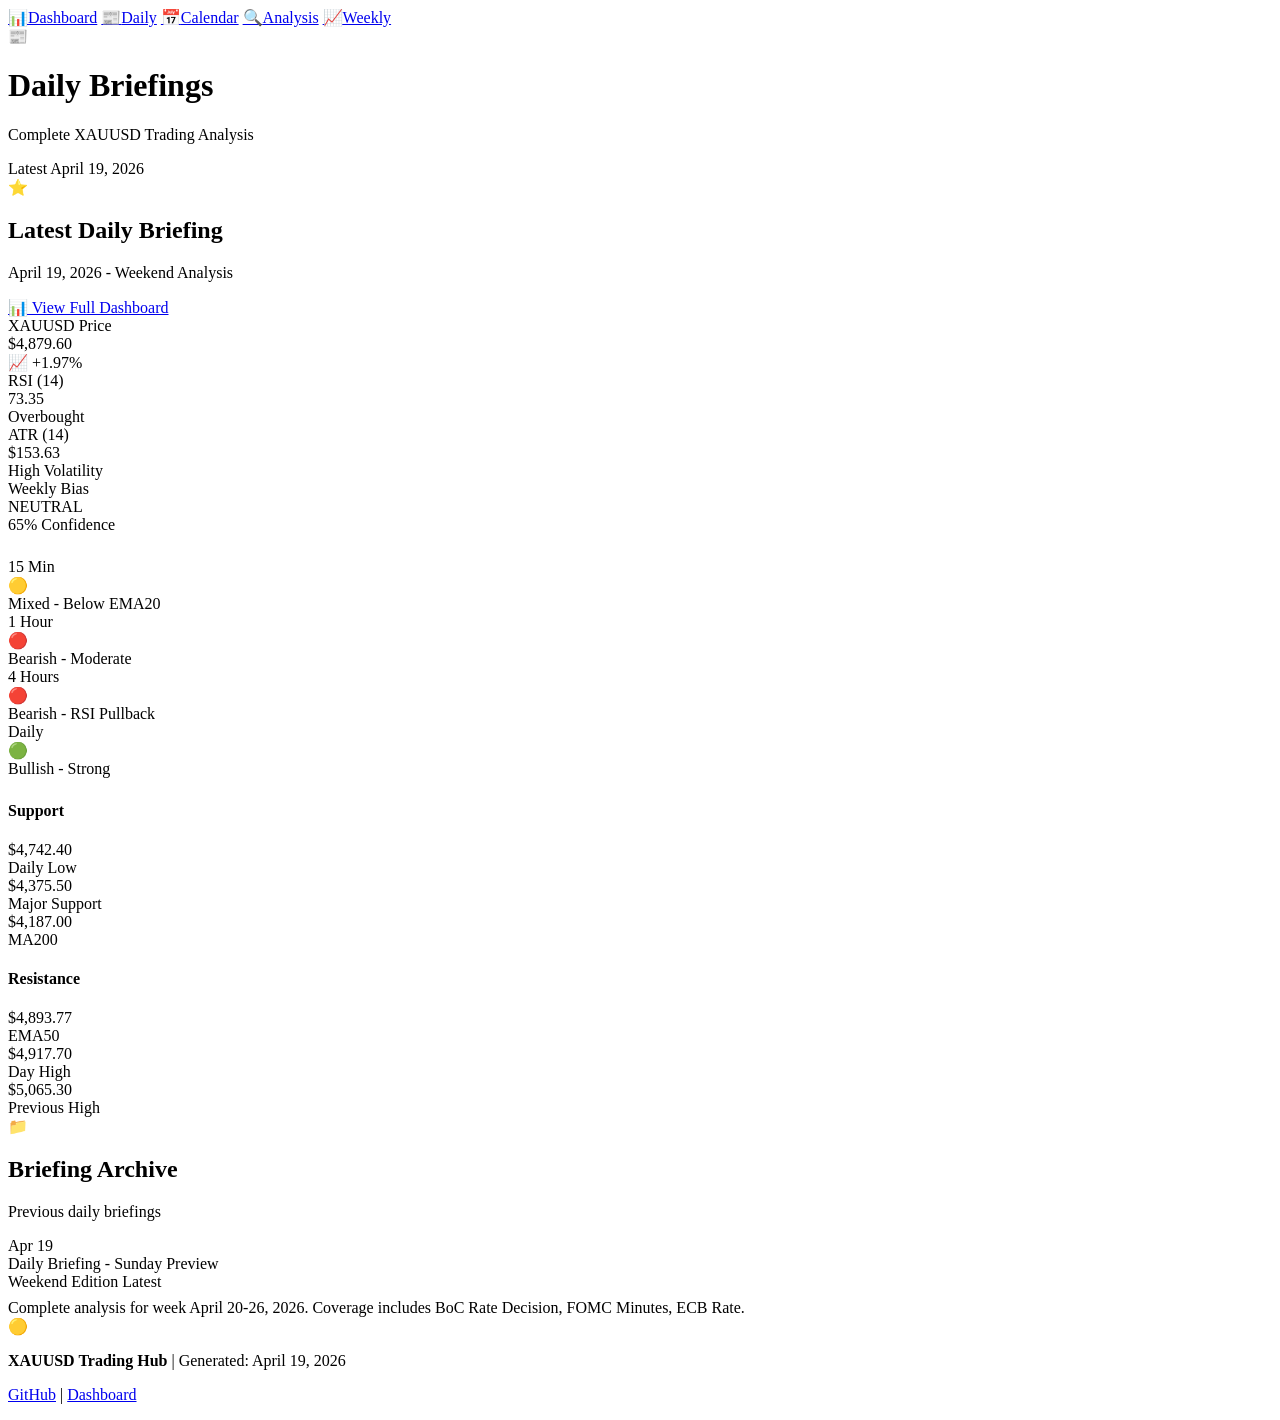
==== daily-briefings.html @ 95d80440 "🎨 Unified web UI - daily-briefings.html" ====
<!DOCTYPE html>
<html lang="th">
<head>
    <meta charset="UTF-8">
    <meta name="viewport" content="width=device-width, initial-scale=1.0">
    <title>📰 Daily Briefings - XAUUSD Trading Hub</title>
    <link href="https://fonts.googleapis.com/css2?family=Prompt:wght@400;500;600;700&family=JetBrains+Mono:wght@400;500&display=swap" rel="stylesheet">
    <link href="assets/css/style.css" rel="stylesheet">
</head>
<body>
    <div class="container">
        <!-- Navigation -->
        <nav class="nav">
            <a href="index.html"><span class="icon">📊</span><span class="text">Dashboard</span></a>
            <a href="daily-briefings.html" class="active"><span class="icon">📰</span><span class="text">Daily</span></a>
            <a href="economic-calendar.html"><span class="icon">📅</span><span class="text">Calendar</span></a>
            <a href="gold-analysis.html"><span class="icon">🔍</span><span class="text">Analysis</span></a>
            <a href="weekly-reports.html"><span class="icon">📈</span><span class="text">Weekly</span></a>
        </nav>

        <!-- Header -->
        <header class="header">
            <div class="header-top">
                <div class="logo">
                    <div class="logo-icon">📰</div>
                    <div class="logo-text">
                        <h1>Daily Briefings</h1>
                        <p>Complete XAUUSD Trading Analysis</p>
                    </div>
                </div>
                <div class="header-badge">
                    <span class="badge badge-gold">
                        <span class="status-dot gold"></span>
                        Latest
                    </span>
                    <span class="badge badge-neutral">
                        April 19, 2026
                    </span>
                </div>
            </div>
        </header>

        <!-- Latest Briefing Preview -->
        <section class="section" style="border-color: rgba(255, 215, 0, 0.3);">
            <div class="section-header">
                <div class="section-icon">⭐</div>
                <div>
                    <h2 class="section-title">Latest Daily Briefing</h2>
                    <p class="section-subtitle">April 19, 2026 - Weekend Analysis</p>
                </div>
                <a href="index.html" class="btn btn-primary" style="margin-left: auto;">
                    📊 View Full Dashboard
                </a>
            </div>

            <!-- Quick Summary -->
            <div class="grid grid-4" style="margin-bottom: 24px;">
                <div class="price-card gold">
                    <div class="price-label">XAUUSD Price</div>
                    <div class="price-value">$4,879.60</div>
                    <div class="price-change up">📈 +1.97%</div>
                </div>
                <div class="price-card">
                    <div class="price-label">RSI (14)</div>
                    <div class="price-value" style="color: var(--bearish);">73.35</div>
                    <div class="price-meta"><span>Overbought</span></div>
                </div>
                <div class="price-card">
                    <div class="price-label">ATR (14)</div>
                    <div class="price-value" style="color: var(--neutral);">$153.63</div>
                    <div class="price-meta"><span>High Volatility</span></div>
                </div>
                <div class="price-card">
                    <div class="price-label">Weekly Bias</div>
                    <div class="price-value" style="color: var(--neutral);">NEUTRAL</div>
                    <div class="price-meta"><span>65% Confidence</span></div>
                </div>
            </div>

            <!-- Trend Summary -->
            <div class="card-grid" style="margin-bottom: 24px;">
                <div class="card bearish">
                    <div class="card-label">15 Min</div>
                    <div class="card-value bear">🟡</div>
                    <div class="card-sub">Mixed - Below EMA20</div>
                </div>
                <div class="card bearish">
                    <div class="card-label">1 Hour</div>
                    <div class="card-value bear">🔴</div>
                    <div class="card-sub">Bearish - Moderate</div>
                </div>
                <div class="card bearish">
                    <div class="card-label">4 Hours</div>
                    <div class="card-value bear">🔴</div>
                    <div class="card-sub">Bearish - RSI Pullback</div>
                </div>
                <div class="card bullish">
                    <div class="card-label">Daily</div>
                    <div class="card-value bull">🟢</div>
                    <div class="card-sub">Bullish - Strong</div>
                </div>
            </div>

            <!-- Key Levels -->
            <div class="levels-grid">
                <div class="levels-column support">
                    <h4><span class="dot"></span> Support</h4>
                    <div class="level-item">
                        <div><div class="level-price">$4,742.40</div><div class="level-type">Daily Low</div></div>
                    </div>
                    <div class="level-item">
                        <div><div class="level-price">$4,375.50</div><div class="level-type">Major Support</div></div>
                    </div>
                    <div class="level-item">
                        <div><div class="level-price">$4,187.00</div><div class="level-type">MA200</div></div>
                    </div>
                </div>
                <div class="levels-column resistance">
                    <h4><span class="dot"></span> Resistance</h4>
                    <div class="level-item">
                        <div><div class="level-price">$4,893.77</div><div class="level-type">EMA50</div></div>
                    </div>
                    <div class="level-item">
                        <div><div class="level-price">$4,917.70</div><div class="level-type">Day High</div></div>
                    </div>
                    <div class="level-item">
                        <div><div class="level-price">$5,065.30</div><div class="level-type">Previous High</div></div>
                    </div>
                </div>
            </div>
        </section>

        <!-- Briefing Archive -->
        <section class="section">
            <div class="section-header">
                <div class="section-icon">📁</div>
                <div>
                    <h2 class="section-title">Briefing Archive</h2>
                    <p class="section-subtitle">Previous daily briefings</p>
                </div>
            </div>

            <div class="event-list">
                <div class="event-item high">
                    <div class="event-time">Apr 19</div>
                    <div class="event-content">
                        <div class="event-name">Daily Briefing - Sunday Preview</div>
                        <div class="event-meta">
                            <span>Weekend Edition</span>
                            <span class="tag tag-gold">Latest</span>
                        </div>
                        <div class="scenario-content" style="margin-top: 8px;">
                            Complete analysis for week April 20-26, 2026. Coverage includes BoC Rate Decision, FOMC Minutes, ECB Rate.
                        </div>
                    </div>
                </div>
            </div>
        </section>

        <!-- Footer -->
        <footer class="footer">
            <div class="footer-logo">🟡</div>
            <p class="footer-text">
                <strong>XAUUSD Trading Hub</strong> | Generated: April 19, 2026
            </p>
            <p class="footer-text" style="margin-top: 8px;">
                <a href="https://github.com/BassSG/xauusd-trading-hub" target="_blank">GitHub</a> | 
                <a href="https://BassSG.github.io/xauusd-trading-hub/" target="_blank">Dashboard</a>
            </p>
        </footer>
    </div>
</body>
</html>
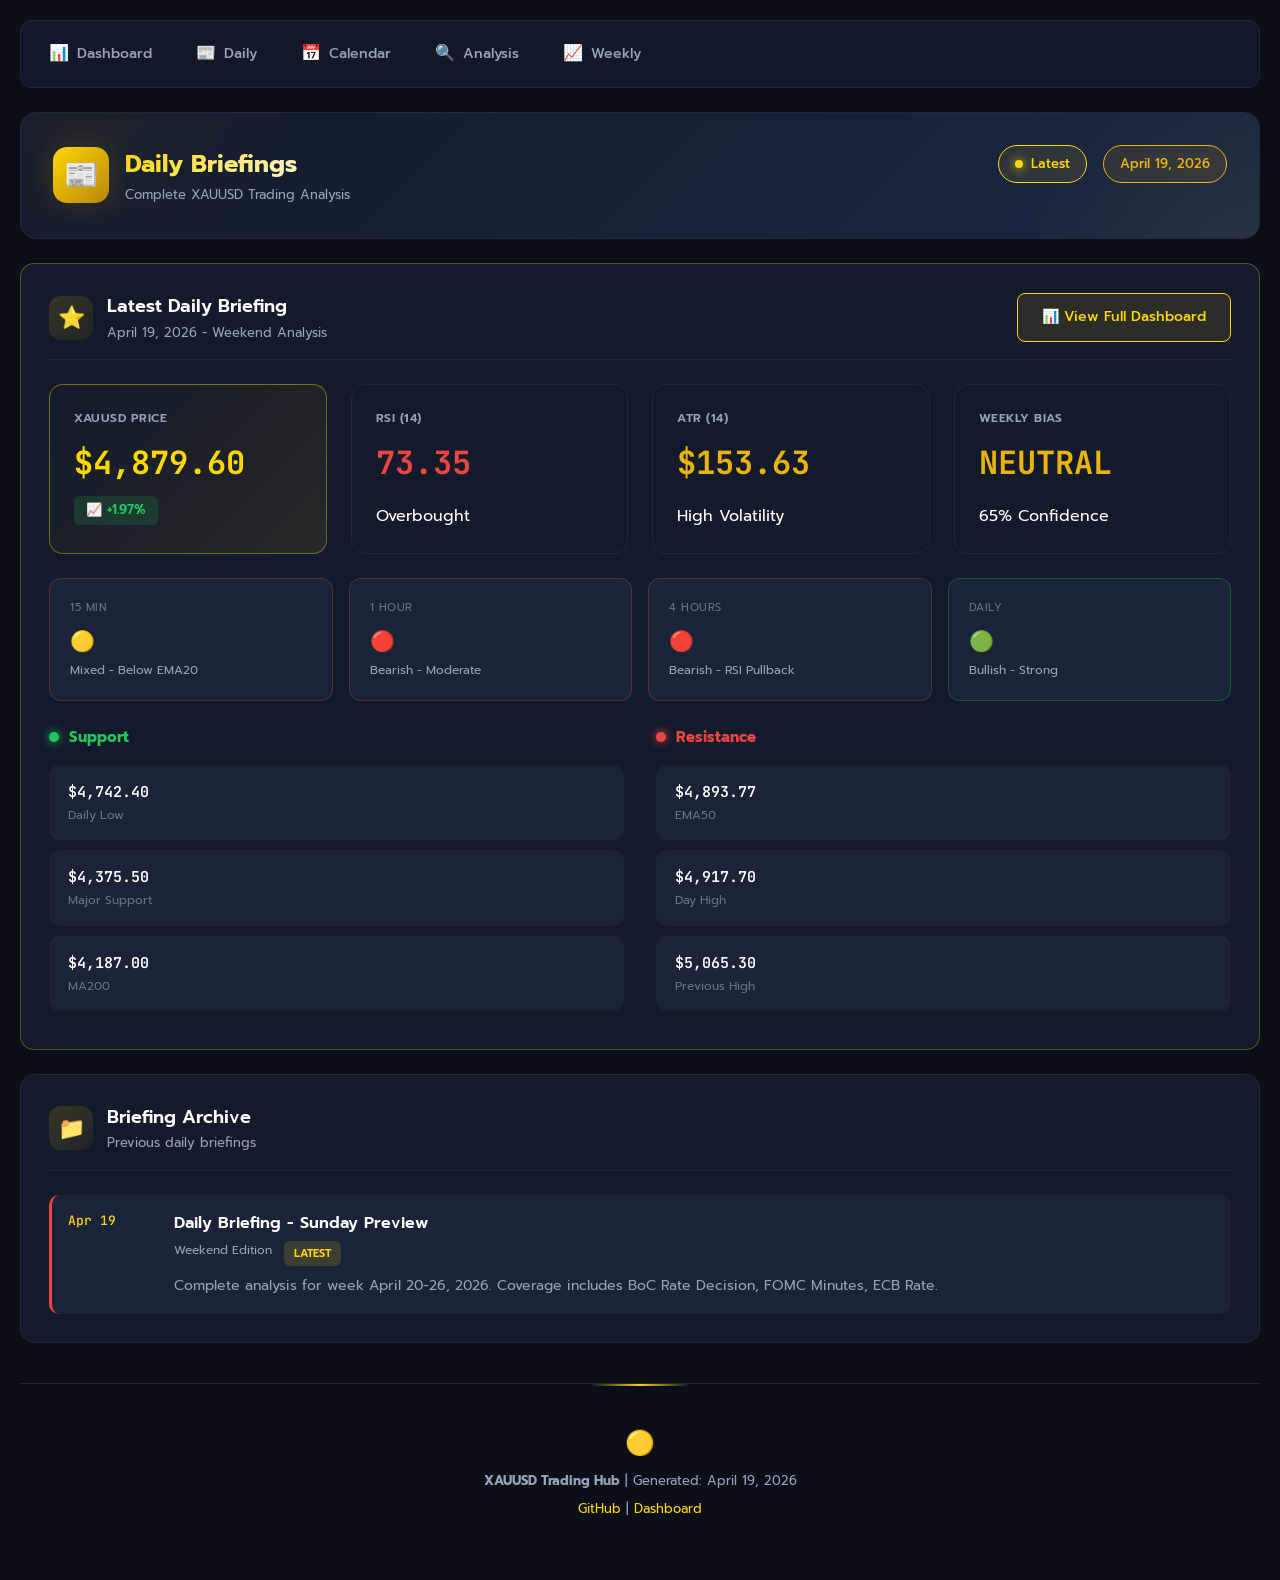
==== commit bd132a1d: "feat: Frontend Enhancement - Animations, Interactive Elements & Reusable Components - Enhanced CSS w" ====
--- a/daily-briefings.html
+++ b/daily-briefings.html
@@ -6,6 +6,8 @@
     <title>📰 Daily Briefings - XAUUSD Trading Hub</title>
     <link href="https://fonts.googleapis.com/css2?family=Prompt:wght@400;500;600;700&family=JetBrains+Mono:wght@400;500&display=swap" rel="stylesheet">
     <link href="assets/css/style.css" rel="stylesheet">
+    <script src="assets/components/ui-components.js" defer></script>
+    <script src="assets/js/main.js" defer></script>
 </head>
 <body>
     <div class="container">
--- a/assets/css/style.css
+++ b/assets/css/style.css
@@ -0,0 +1,1658 @@
+/* ================================================
+   XAUUSD Trading Hub - Master Stylesheet v2.0
+   Enhanced with animations & interactive elements
+   ================================================ */
+
+:root {
+    /* Gold Theme */
+    --gold: #FFD700;
+    --gold-dark: #B8860B;
+    --gold-light: #FFF3CD;
+    --gold-glow: rgba(255, 215, 0, 0.3);
+    
+    /* Background */
+    --bg-dark: #0a0e17;
+    --bg-card: #131a2a;
+    --bg-card-hover: #1a2338;
+    --bg-input: #0d1321;
+    
+    /* Text */
+    --text-primary: #ffffff;
+    --text-secondary: #94a3b8;
+    --text-muted: #64748b;
+    
+    /* Status */
+    --bullish: #22c55e;
+    --bearish: #ef4444;
+    --neutral: #eab308;
+    
+    /* Border */
+    --border: #1e293b;
+    --border-light: #334155;
+    
+    /* Shadows */
+    --shadow-sm: 0 1px 2px rgba(0, 0, 0, 0.3);
+    --shadow-md: 0 4px 6px rgba(0, 0, 0, 0.4);
+    --shadow-lg: 0 10px 25px rgba(0, 0, 0, 0.5);
+    --shadow-gold: 0 0 30px rgba(255, 215, 0, 0.15);
+    
+    /* Transitions */
+    --transition-fast: 0.15s ease;
+    --transition-normal: 0.3s ease;
+    --transition-slow: 0.5s ease;
+    --transition-bounce: 0.4s cubic-bezier(0.68, -0.55, 0.265, 1.55);
+}
+
+/* Reset & Base */
+* {
+    margin: 0;
+    padding: 0;
+    box-sizing: border-box;
+}
+
+html {
+    scroll-behavior: smooth;
+}
+
+body {
+    font-family: 'Prompt', -apple-system, BlinkMacSystemFont, sans-serif;
+    background: var(--bg-dark);
+    color: var(--text-primary);
+    line-height: 1.6;
+    min-height: 100vh;
+}
+
+/* Container */
+.container {
+    max-width: 1400px;
+    margin: 0 auto;
+    padding: 20px;
+}
+
+/* ================================================
+   NAVIGATION
+   ================================================ */
+.nav {
+    display: flex;
+    gap: 4px;
+    margin-bottom: 24px;
+    flex-wrap: wrap;
+    background: var(--bg-card);
+    padding: 8px;
+    border-radius: 12px;
+    border: 1px solid var(--border);
+    position: sticky;
+    top: 12px;
+    z-index: 1000;
+    backdrop-filter: blur(10px);
+    background: rgba(19, 26, 42, 0.95);
+}
+
+.nav a {
+    padding: 12px 20px;
+    border-radius: 8px;
+    color: var(--text-secondary);
+    text-decoration: none;
+    font-size: 14px;
+    font-weight: 500;
+    transition: all var(--transition-normal);
+    display: flex;
+    align-items: center;
+    gap: 8px;
+    position: relative;
+    overflow: hidden;
+}
+
+.nav a::before {
+    content: '';
+    position: absolute;
+    top: 0;
+    left: 0;
+    width: 100%;
+    height: 100%;
+    background: linear-gradient(135deg, rgba(255, 215, 0, 0.1) 0%, transparent 100%);
+    opacity: 0;
+    transition: opacity var(--transition-normal);
+}
+
+.nav a:hover::before {
+    opacity: 1;
+}
+
+.nav a:hover {
+    background: var(--bg-card-hover);
+    color: var(--text-primary);
+    transform: translateY(-2px);
+}
+
+.nav a.active {
+    background: linear-gradient(135deg, rgba(255, 215, 0, 0.2) 0%, rgba(255, 215, 0, 0.1) 100%);
+    border: 1px solid rgba(255, 215, 0, 0.3);
+    color: var(--gold);
+}
+
+.nav a .icon {
+    font-size: 16px;
+    transition: transform var(--transition-bounce);
+}
+
+.nav a:hover .icon {
+    transform: scale(1.2) rotate(5deg);
+}
+
+/* ================================================
+   HEADER
+   ================================================ */
+.header {
+    background: linear-gradient(135deg, var(--bg-card) 0%, #1a2744 100%);
+    border: 1px solid var(--border);
+    border-radius: 16px;
+    padding: 32px;
+    margin-bottom: 24px;
+    position: relative;
+    overflow: hidden;
+}
+
+.header::before {
+    content: '';
+    position: absolute;
+    top: -50%;
+    right: -20%;
+    width: 500px;
+    height: 500px;
+    background: radial-gradient(circle, rgba(255, 215, 0, 0.08) 0%, transparent 70%);
+    pointer-events: none;
+    animation: float 8s ease-in-out infinite;
+}
+
+.header::after {
+    content: '';
+    position: absolute;
+    bottom: -30%;
+    left: -10%;
+    width: 400px;
+    height: 400px;
+    background: radial-gradient(circle, rgba(255, 215, 0, 0.05) 0%, transparent 70%);
+    pointer-events: none;
+    animation: float 6s ease-in-out infinite reverse;
+}
+
+@keyframes float {
+    0%, 100% { transform: translateY(0) rotate(0deg); }
+    50% { transform: translateY(-20px) rotate(5deg); }
+}
+
+.header-top {
+    display: flex;
+    justify-content: space-between;
+    align-items: flex-start;
+    flex-wrap: wrap;
+    gap: 20px;
+    position: relative;
+    z-index: 1;
+}
+
+.logo {
+    display: flex;
+    align-items: center;
+    gap: 16px;
+}
+
+.logo-icon {
+    width: 56px;
+    height: 56px;
+    background: linear-gradient(135deg, var(--gold) 0%, var(--gold-dark) 100%);
+    border-radius: 14px;
+    display: flex;
+    align-items: center;
+    justify-content: center;
+    font-size: 28px;
+    box-shadow: var(--shadow-gold);
+    transition: all var(--transition-normal);
+    animation: pulse-glow 3s ease-in-out infinite;
+}
+
+@keyframes pulse-glow {
+    0%, 100% { box-shadow: 0 0 20px rgba(255, 215, 0, 0.2); }
+    50% { box-shadow: 0 0 40px rgba(255, 215, 0, 0.4); }
+}
+
+.logo-icon:hover {
+    transform: scale(1.1) rotate(5deg);
+}
+
+.logo-text h1 {
+    font-size: 24px;
+    font-weight: 700;
+    background: linear-gradient(135deg, var(--gold) 0%, #fff 50%, var(--gold) 100%);
+    -webkit-background-clip: text;
+    -webkit-text-fill-color: transparent;
+    background-clip: text;
+    background-size: 200% 200%;
+    animation: shimmer 3s ease-in-out infinite;
+}
+
+@keyframes shimmer {
+    0% { background-position: 0% 50%; }
+    50% { background-position: 100% 50%; }
+    100% { background-position: 0% 50%; }
+}
+
+.logo-text p {
+    color: var(--text-secondary);
+    font-size: 13px;
+    margin-top: 2px;
+}
+
+.header-badge {
+    display: flex;
+    align-items: center;
+    gap: 16px;
+    flex-wrap: wrap;
+}
+
+.badge {
+    display: inline-flex;
+    align-items: center;
+    gap: 8px;
+    padding: 8px 16px;
+    border-radius: 20px;
+    font-size: 13px;
+    font-weight: 500;
+    border: 1px solid;
+    transition: all var(--transition-normal);
+}
+
+.badge:hover {
+    transform: translateY(-2px);
+}
+
+.badge-gold {
+    background: rgba(255, 215, 0, 0.1);
+    border-color: var(--gold);
+    color: var(--gold);
+}
+
+.badge-bull {
+    background: rgba(34, 197, 94, 0.1);
+    border-color: var(--bullish);
+    color: var(--bullish);
+}
+
+.badge-bear {
+    background: rgba(239, 68, 68, 0.1);
+    border-color: var(--bearish);
+    color: var(--bearish);
+}
+
+.badge-neutral {
+    background: rgba(234, 179, 8, 0.1);
+    border-color: var(--neutral);
+    color: var(--neutral);
+}
+
+.status-dot {
+    width: 8px;
+    height: 8px;
+    border-radius: 50%;
+    animation: pulse 2s infinite;
+}
+
+.status-dot.gold {
+    background: var(--gold);
+    box-shadow: 0 0 10px var(--gold);
+}
+
+.status-dot.green {
+    background: var(--bullish);
+    box-shadow: 0 0 10px var(--bullish);
+}
+
+.status-dot.red {
+    background: var(--bearish);
+    box-shadow: 0 0 10px var(--bearish);
+}
+
+@keyframes pulse {
+    0%, 100% { opacity: 1; transform: scale(1); }
+    50% { opacity: 0.5; transform: scale(0.9); }
+}
+
+.update-badge {
+    display: inline-flex;
+    align-items: center;
+    gap: 8px;
+    padding: 8px 16px;
+    background: var(--bg-card-hover);
+    border-radius: 20px;
+    font-size: 12px;
+    color: var(--text-secondary);
+    margin-top: 20px;
+    position: relative;
+    z-index: 1;
+    transition: all var(--transition-normal);
+}
+
+.update-badge:hover {
+    background: var(--bg-card);
+    transform: translateX(5px);
+}
+
+.update-badge::before {
+    content: '';
+    width: 6px;
+    height: 6px;
+    background: var(--bullish);
+    border-radius: 50%;
+    animation: pulse 2s infinite;
+}
+
+/* ================================================
+   PRICE CARDS
+   ================================================ */
+.price-hero {
+    display: grid;
+    grid-template-columns: repeat(auto-fit, minmax(280px, 1fr));
+    gap: 20px;
+    margin-top: 24px;
+    position: relative;
+    z-index: 1;
+}
+
+.price-card {
+    background: var(--bg-card);
+    border: 1px solid var(--border);
+    border-radius: 14px;
+    padding: 24px;
+    transition: all var(--transition-normal);
+    position: relative;
+    overflow: hidden;
+}
+
+.price-card::before {
+    content: '';
+    position: absolute;
+    top: 0;
+    left: 0;
+    width: 100%;
+    height: 3px;
+    background: linear-gradient(90deg, var(--gold), var(--gold-dark));
+    transform: scaleX(0);
+    transform-origin: left;
+    transition: transform var(--transition-normal);
+}
+
+.price-card:hover::before {
+    transform: scaleX(1);
+}
+
+.price-card:hover {
+    border-color: var(--border-light);
+    transform: translateY(-4px);
+    box-shadow: var(--shadow-lg);
+}
+
+.price-card.gold {
+    border-color: rgba(255, 215, 0, 0.4);
+    background: linear-gradient(135deg, var(--bg-card) 0%, rgba(255, 215, 0, 0.08) 100%);
+}
+
+.price-label {
+    color: var(--text-secondary);
+    font-size: 12px;
+    font-weight: 600;
+    text-transform: uppercase;
+    letter-spacing: 0.5px;
+    margin-bottom: 8px;
+}
+
+.price-value {
+    font-family: 'JetBrains Mono', 'Fira Code', monospace;
+    font-size: 32px;
+    font-weight: 700;
+    color: var(--gold);
+    transition: all var(--transition-normal);
+}
+
+.price-card:hover .price-value {
+    transform: scale(1.02);
+}
+
+.price-change {
+    display: inline-flex;
+    align-items: center;
+    gap: 6px;
+    margin-top: 8px;
+    padding: 4px 12px;
+    border-radius: 6px;
+    font-size: 13px;
+    font-weight: 600;
+    transition: all var(--transition-normal);
+}
+
+.price-change.up {
+    background: rgba(34, 197, 94, 0.15);
+    color: var(--bullish);
+}
+
+.price-change.down {
+    background: rgba(239, 68, 68, 0.15);
+    color: var(--bearish);
+}
+
+.price-meta {
+    display: flex;
+    gap: 20px;
+    margin-top: 16px;
+    flex-wrap: wrap;
+}
+
+.price-meta-item {
+    font-size: 12px;
+}
+
+.price-meta-item span {
+    color: var(--text-muted);
+}
+
+.price-meta-item strong {
+    color: var(--text-primary);
+    font-family: 'JetBrains Mono', monospace;
+}
+
+/* ================================================
+   SECTIONS
+   ================================================ */
+.section {
+    background: var(--bg-card);
+    border: 1px solid var(--border);
+    border-radius: 14px;
+    padding: 28px;
+    margin-bottom: 24px;
+    transition: all var(--transition-normal);
+    position: relative;
+}
+
+.section:hover {
+    border-color: var(--border-light);
+    box-shadow: var(--shadow-md);
+}
+
+.section-header {
+    display: flex;
+    align-items: center;
+    gap: 14px;
+    margin-bottom: 24px;
+    padding-bottom: 16px;
+    border-bottom: 1px solid var(--border);
+}
+
+.section-icon {
+    width: 44px;
+    height: 44px;
+    display: flex;
+    align-items: center;
+    justify-content: center;
+    background: linear-gradient(135deg, rgba(255, 215, 0, 0.15) 0%, rgba(255, 215, 0, 0.05) 100%);
+    border-radius: 12px;
+    font-size: 22px;
+    transition: all var(--transition-normal);
+}
+
+.section:hover .section-icon {
+    transform: rotate(10deg) scale(1.1);
+}
+
+.section-title {
+    font-size: 18px;
+    font-weight: 600;
+}
+
+.section-subtitle {
+    font-size: 13px;
+    color: var(--text-secondary);
+    margin-top: 2px;
+}
+
+/* ================================================
+   GRID LAYOUTS
+   ================================================ */
+.grid {
+    display: grid;
+    gap: 24px;
+}
+
+.grid-2 { grid-template-columns: repeat(2, 1fr); }
+.grid-3 { grid-template-columns: repeat(3, 1fr); }
+.grid-4 { grid-template-columns: repeat(4, 1fr); }
+
+/* ================================================
+   TABLES
+   ================================================ */
+.table-wrapper {
+    overflow-x: auto;
+    border-radius: 10px;
+    border: 1px solid var(--border);
+}
+
+.table {
+    width: 100%;
+    border-collapse: collapse;
+    min-width: 600px;
+}
+
+.table th,
+.table td {
+    padding: 14px 18px;
+    text-align: left;
+    border-bottom: 1px solid var(--border);
+    transition: all var(--transition-fast);
+}
+
+.table th {
+    background: var(--bg-card-hover);
+    color: var(--text-secondary);
+    font-size: 11px;
+    font-weight: 600;
+    text-transform: uppercase;
+    letter-spacing: 0.5px;
+}
+
+.table tr:last-child td {
+    border-bottom: none;
+}
+
+.table tr {
+    transition: all var(--transition-fast);
+}
+
+.table tr:hover td {
+    background: var(--bg-card-hover);
+    transform: translateX(5px);
+}
+
+.table td {
+    font-size: 14px;
+}
+
+/* ================================================
+   CARDS
+   ================================================ */
+.card-grid {
+    display: grid;
+    grid-template-columns: repeat(auto-fit, minmax(220px, 1fr));
+    gap: 16px;
+}
+
+.card {
+    background: var(--bg-card-hover);
+    border: 1px solid var(--border);
+    border-radius: 12px;
+    padding: 20px;
+    transition: all var(--transition-normal);
+    position: relative;
+    overflow: hidden;
+}
+
+.card::after {
+    content: '';
+    position: absolute;
+    top: 0;
+    left: 0;
+    width: 100%;
+    height: 100%;
+    background: linear-gradient(135deg, rgba(255, 255, 255, 0.05) 0%, transparent 100%);
+    opacity: 0;
+    transition: opacity var(--transition-normal);
+}
+
+.card:hover::after {
+    opacity: 1;
+}
+
+.card:hover {
+    border-color: var(--border-light);
+    transform: translateY(-4px) scale(1.02);
+    box-shadow: var(--shadow-lg);
+}
+
+.card.bullish {
+    border-color: rgba(34, 197, 94, 0.3);
+}
+
+.card.bearish {
+    border-color: rgba(239, 68, 68, 0.3);
+}
+
+.card.neutral {
+    border-color: rgba(234, 179, 8, 0.3);
+}
+
+.card-label {
+    font-size: 11px;
+    color: var(--text-muted);
+    text-transform: uppercase;
+    letter-spacing: 0.5px;
+    margin-bottom: 8px;
+}
+
+.card-value {
+    font-size: 20px;
+    font-weight: 700;
+    margin-bottom: 4px;
+    transition: all var(--transition-normal);
+}
+
+.card:hover .card-value {
+    transform: scale(1.05);
+}
+
+.card-value.gold { color: var(--gold); }
+.card-value.bull { color: var(--bullish); }
+.card-value.bear { color: var(--bearish); }
+.card-value.neutral { color: var(--neutral); }
+
+.card-sub {
+    font-size: 12px;
+    color: var(--text-secondary);
+}
+
+/* ================================================
+   EVENT ITEMS
+   ================================================ */
+.event-list {
+    display: flex;
+    flex-direction: column;
+    gap: 12px;
+}
+
+.event-item {
+    display: flex;
+    gap: 16px;
+    padding: 16px;
+    background: var(--bg-card-hover);
+    border-radius: 10px;
+    border-left: 3px solid var(--border);
+    transition: all var(--transition-normal);
+    position: relative;
+    overflow: hidden;
+}
+
+.event-item::before {
+    content: '';
+    position: absolute;
+    top: 0;
+    left: 0;
+    width: 100%;
+    height: 100%;
+    background: linear-gradient(90deg, rgba(255, 215, 0, 0.03) 0%, transparent 50%);
+    opacity: 0;
+    transition: opacity var(--transition-normal);
+}
+
+.event-item:hover::before {
+    opacity: 1;
+}
+
+.event-item:hover {
+    background: rgba(26, 35, 56, 0.9);
+    transform: translateX(10px);
+    border-left-width: 5px;
+}
+
+.event-item.high { border-left-color: var(--bearish); }
+.event-item.medium { border-left-color: var(--neutral); }
+.event-item.low { border-left-color: var(--bullish); }
+
+.event-time {
+    min-width: 90px;
+    font-family: 'JetBrains Mono', monospace;
+    font-size: 13px;
+    color: var(--gold);
+    font-weight: 500;
+}
+
+.event-content {
+    flex: 1;
+}
+
+.event-country {
+    font-size: 12px;
+    color: var(--text-muted);
+    margin-bottom: 4px;
+}
+
+.event-name {
+    font-weight: 600;
+    margin-bottom: 4px;
+    transition: color var(--transition-fast);
+}
+
+.event-item:hover .event-name {
+    color: var(--gold);
+}
+
+.event-meta {
+    font-size: 12px;
+    color: var(--text-secondary);
+    display: flex;
+    gap: 12px;
+    flex-wrap: wrap;
+}
+
+/* ================================================
+   LEVELS
+   ================================================ */
+.levels-grid {
+    display: grid;
+    grid-template-columns: 1fr 1fr;
+    gap: 32px;
+}
+
+@media (max-width: 768px) {
+    .levels-grid {
+        grid-template-columns: 1fr;
+    }
+}
+
+.levels-column h4 {
+    display: flex;
+    align-items: center;
+    gap: 10px;
+    margin-bottom: 16px;
+    font-size: 15px;
+    transition: all var(--transition-normal);
+}
+
+.levels-column h4 .dot {
+    width: 10px;
+    height: 10px;
+    border-radius: 50%;
+    transition: all var(--transition-normal);
+}
+
+.levels-column.support h4 { color: var(--bullish); }
+.levels-column.support h4 .dot { background: var(--bullish); box-shadow: 0 0 10px var(--bullish); }
+.levels-column.resistance h4 { color: var(--bearish); }
+.levels-column.resistance h4 .dot { background: var(--bearish); box-shadow: 0 0 10px var(--bearish); }
+
+.level-item {
+    display: flex;
+    justify-content: space-between;
+    align-items: center;
+    padding: 14px 18px;
+    background: var(--bg-card-hover);
+    border-radius: 10px;
+    margin-bottom: 10px;
+    border: 1px solid transparent;
+    transition: all var(--transition-normal);
+}
+
+.level-item:hover {
+    border-color: var(--border-light);
+    transform: translateX(5px);
+    box-shadow: var(--shadow-sm);
+}
+
+.level-price {
+    font-family: 'JetBrains Mono', monospace;
+    font-weight: 600;
+    font-size: 15px;
+    color: var(--text-primary);
+}
+
+.level-type {
+    font-size: 12px;
+    color: var(--text-muted);
+    margin-top: 2px;
+}
+
+/* ================================================
+   TAGS
+   ================================================ */
+.tag {
+    display: inline-flex;
+    align-items: center;
+    padding: 4px 10px;
+    border-radius: 6px;
+    font-size: 11px;
+    font-weight: 600;
+    text-transform: uppercase;
+    transition: all var(--transition-normal);
+}
+
+.tag:hover {
+    transform: scale(1.05);
+}
+
+.tag-bull { background: rgba(34, 197, 94, 0.15); color: var(--bullish); }
+.tag-bear { background: rgba(239, 68, 68, 0.15); color: var(--bearish); }
+.tag-neutral { background: rgba(234, 179, 8, 0.15); color: var(--neutral); }
+.tag-gold { background: rgba(255, 215, 0, 0.15); color: var(--gold); }
+
+/* ================================================
+   SCENARIOS
+   ================================================ */
+.scenario-grid {
+    display: grid;
+    grid-template-columns: repeat(auto-fit, minmax(280px, 1fr));
+    gap: 16px;
+}
+
+.scenario-item {
+    padding: 20px;
+    background: var(--bg-card-hover);
+    border-radius: 12px;
+    border: 1px solid var(--border);
+    transition: all var(--transition-normal);
+    position: relative;
+    overflow: hidden;
+}
+
+.scenario-item::before {
+    content: '';
+    position: absolute;
+    top: 0;
+    left: 0;
+    width: 100%;
+    height: 3px;
+    transform: scaleX(0);
+    transform-origin: left;
+    transition: transform var(--transition-normal);
+}
+
+.scenario-item:hover::before {
+    transform: scaleX(1);
+}
+
+.scenario-item:hover {
+    transform: translateY(-4px);
+    box-shadow: var(--shadow-lg);
+}
+
+.scenario-item.bull {
+    border-color: rgba(34, 197, 94, 0.3);
+    background: linear-gradient(135deg, rgba(34, 197, 94, 0.05) 0%, transparent 100%);
+}
+
+.scenario-item.bull::before {
+    background: var(--bullish);
+}
+
+.scenario-item.bear {
+    border-color: rgba(239, 68, 68, 0.3);
+    background: linear-gradient(135deg, rgba(239, 68, 68, 0.05) 0%, transparent 100%);
+}
+
+.scenario-item.bear::before {
+    background: var(--bearish);
+}
+
+.scenario-item.neutral {
+    border-color: rgba(234, 179, 8, 0.3);
+    background: linear-gradient(135deg, rgba(234, 179, 8, 0.05) 0%, transparent 100%);
+}
+
+.scenario-item.neutral::before {
+    background: var(--neutral);
+}
+
+.scenario-title {
+    display: flex;
+    align-items: center;
+    gap: 10px;
+    font-weight: 600;
+    margin-bottom: 12px;
+}
+
+.scenario-content {
+    font-size: 14px;
+    color: var(--text-secondary);
+    line-height: 1.7;
+}
+
+/* ================================================
+   SUMMARY BOX
+   ================================================ */
+.summary-grid {
+    display: grid;
+    grid-template-columns: repeat(auto-fit, minmax(140px, 1fr));
+    gap: 12px;
+}
+
+.summary-item {
+    background: var(--bg-card-hover);
+    border-radius: 10px;
+    padding: 16px;
+    text-align: center;
+    transition: all var(--transition-normal);
+    border: 1px solid transparent;
+}
+
+.summary-item:hover {
+    border-color: var(--border-light);
+    transform: translateY(-2px);
+}
+
+.summary-label {
+    font-size: 11px;
+    color: var(--text-muted);
+    text-transform: uppercase;
+    letter-spacing: 0.5px;
+    margin-bottom: 8px;
+}
+
+.summary-value {
+    font-family: 'JetBrains Mono', monospace;
+    font-size: 15px;
+    font-weight: 600;
+}
+
+.summary-value.gold { color: var(--gold); }
+.summary-value.bull { color: var(--bullish); }
+.summary-value.bear { color: var(--bearish); }
+
+/* ================================================
+   DISCLAIMER
+   ================================================ */
+.disclaimer {
+    background: rgba(255, 215, 0, 0.03);
+    border: 1px solid rgba(255, 215, 0, 0.15);
+    border-radius: 12px;
+    padding: 20px;
+    margin-top: 24px;
+    font-size: 12px;
+    color: var(--text-muted);
+    text-align: center;
+    line-height: 1.8;
+    transition: all var(--transition-normal);
+}
+
+.disclaimer:hover {
+    border-color: rgba(255, 215, 0, 0.3);
+    background: rgba(255, 215, 0, 0.05);
+}
+
+.disclaimer strong {
+    color: var(--text-secondary);
+}
+
+/* ================================================
+   FOOTER
+   ================================================ */
+.footer {
+    text-align: center;
+    padding: 40px 20px;
+    margin-top: 40px;
+    border-top: 1px solid var(--border);
+    position: relative;
+}
+
+.footer::before {
+    content: '';
+    position: absolute;
+    top: 0;
+    left: 50%;
+    transform: translateX(-50%);
+    width: 100px;
+    height: 2px;
+    background: linear-gradient(90deg, transparent, var(--gold), transparent);
+}
+
+.footer-logo {
+    font-size: 24px;
+    margin-bottom: 8px;
+    animation: float 4s ease-in-out infinite;
+}
+
+.footer-text {
+    color: var(--text-secondary);
+    font-size: 13px;
+}
+
+.footer-text a {
+    color: var(--gold);
+    text-decoration: none;
+    transition: all var(--transition-fast);
+}
+
+.footer-text a:hover {
+    text-decoration: underline;
+    text-shadow: 0 0 10px var(--gold);
+}
+
+/* ================================================
+   BUTTONS
+   ================================================ */
+.btn {
+    display: inline-flex;
+    align-items: center;
+    gap: 8px;
+    padding: 12px 24px;
+    border-radius: 8px;
+    font-size: 14px;
+    font-weight: 500;
+    text-decoration: none;
+    border: 1px solid;
+    transition: all var(--transition-normal);
+    cursor: pointer;
+    position: relative;
+    overflow: hidden;
+}
+
+.btn::before {
+    content: '';
+    position: absolute;
+    top: 0;
+    left: -100%;
+    width: 100%;
+    height: 100%;
+    background: linear-gradient(90deg, transparent, rgba(255, 255, 255, 0.1), transparent);
+    transition: left var(--transition-normal);
+}
+
+.btn:hover::before {
+    left: 100%;
+}
+
+.btn-primary {
+    background: rgba(255, 215, 0, 0.1);
+    border-color: var(--gold);
+    color: var(--gold);
+}
+
+.btn-primary:hover {
+    background: rgba(255, 215, 0, 0.2);
+    transform: translateY(-2px);
+    box-shadow: var(--shadow-gold);
+}
+
+.btn-secondary {
+    background: var(--bg-card-hover);
+    border-color: var(--border);
+    color: var(--text-secondary);
+}
+
+.btn-secondary:hover {
+    border-color: var(--border-light);
+    color: var(--text-primary);
+    transform: translateY(-2px);
+}
+
+/* ================================================
+   TABS
+   ================================================ */
+.tabs {
+    display: flex;
+    gap: 4px;
+    margin-bottom: 20px;
+    background: var(--bg-card-hover);
+    padding: 4px;
+    border-radius: 10px;
+}
+
+.tab {
+    flex: 1;
+    padding: 10px 16px;
+    text-align: center;
+    font-size: 13px;
+    font-weight: 500;
+    color: var(--text-secondary);
+    border-radius: 8px;
+    cursor: pointer;
+    transition: all var(--transition-normal);
+    border: none;
+    background: none;
+}
+
+.tab:hover {
+    color: var(--text-primary);
+    background: rgba(255, 255, 255, 0.05);
+}
+
+.tab.active {
+    background: var(--bg-card);
+    color: var(--gold);
+    box-shadow: var(--shadow-sm);
+}
+
+/* ================================================
+   CHART PLACEHOLDER
+   ================================================ */
+.chart-container {
+    background: var(--bg-card-hover);
+    border: 1px solid var(--border);
+    border-radius: 12px;
+    padding: 24px;
+    min-height: 300px;
+    display: flex;
+    align-items: center;
+    justify-content: center;
+    color: var(--text-muted);
+    font-size: 14px;
+    position: relative;
+    overflow: hidden;
+}
+
+.chart-container::before {
+    content: '';
+    position: absolute;
+    top: 0;
+    left: 0;
+    width: 100%;
+    height: 100%;
+    background: 
+        linear-gradient(90deg, rgba(255, 215, 0, 0.03) 1px, transparent 1px),
+        linear-gradient(rgba(255, 215, 0, 0.03) 1px, transparent 1px);
+    background-size: 50px 50px;
+    animation: grid-move 20s linear infinite;
+}
+
+@keyframes grid-move {
+    0% { transform: translate(0, 0); }
+    100% { transform: translate(50px, 50px); }
+}
+
+/* ================================================
+   LOADING STATES
+   ================================================ */
+.skeleton {
+    background: linear-gradient(90deg, var(--bg-card) 25%, var(--bg-card-hover) 50%, var(--bg-card) 75%);
+    background-size: 200% 100%;
+    animation: skeleton-loading 1.5s infinite;
+    border-radius: 8px;
+}
+
+@keyframes skeleton-loading {
+    0% { background-position: 200% 0; }
+    100% { background-position: -200% 0; }
+}
+
+.skeleton-text {
+    height: 16px;
+    margin-bottom: 8px;
+}
+
+.skeleton-title {
+    height: 24px;
+    width: 60%;
+    margin-bottom: 12px;
+}
+
+.skeleton-box {
+    height: 100px;
+}
+
+/* Loading Spinner */
+.loading-spinner {
+    display: flex;
+    flex-direction: column;
+    align-items: center;
+    justify-content: center;
+    gap: 16px;
+    padding: 40px;
+}
+
+.spinner {
+    width: 48px;
+    height: 48px;
+    border: 3px solid var(--border);
+    border-top-color: var(--gold);
+    border-radius: 50%;
+    animation: spin 1s linear infinite;
+}
+
+@keyframes spin {
+    to { transform: rotate(360deg); }
+}
+
+.loading-text {
+    color: var(--text-secondary);
+    font-size: 14px;
+}
+
+/* ================================================
+   TOAST NOTIFICATIONS
+   ================================================ */
+.toast-container {
+    position: fixed;
+    top: 20px;
+    right: 20px;
+    z-index: 9999;
+    display: flex;
+    flex-direction: column;
+    gap: 10px;
+}
+
+.toast {
+    display: flex;
+    align-items: center;
+    gap: 12px;
+    padding: 16px 20px;
+    background: var(--bg-card);
+    border: 1px solid var(--border);
+    border-radius: 10px;
+    box-shadow: var(--shadow-lg);
+    animation: slide-in 0.3s ease-out;
+    min-width: 300px;
+}
+
+@keyframes slide-in {
+    from {
+        transform: translateX(100%);
+        opacity: 0;
+    }
+    to {
+        transform: translateX(0);
+        opacity: 1;
+    }
+}
+
+.toast.success {
+    border-color: var(--bullish);
+}
+
+.toast.error {
+    border-color: var(--bearish);
+}
+
+.toast.warning {
+    border-color: var(--neutral);
+}
+
+.toast-icon {
+    font-size: 20px;
+}
+
+.toast-message {
+    flex: 1;
+    font-size: 14px;
+}
+
+.toast-close {
+    background: none;
+    border: none;
+    color: var(--text-muted);
+    cursor: pointer;
+    font-size: 18px;
+    transition: color var(--transition-fast);
+}
+
+.toast-close:hover {
+    color: var(--text-primary);
+}
+
+/* ================================================
+   PRICE TICKER
+   ================================================ */
+.price-ticker {
+    display: flex;
+    gap: 24px;
+    padding: 12px 20px;
+    background: linear-gradient(135deg, var(--bg-card) 0%, rgba(255, 215, 0, 0.05) 100%);
+    border: 1px solid rgba(255, 215, 0, 0.2);
+    border-radius: 10px;
+    margin-bottom: 24px;
+    overflow: hidden;
+    position: relative;
+}
+
+.price-ticker::before,
+.price-ticker::after {
+    content: '';
+    position: absolute;
+    top: 0;
+    width: 60px;
+    height: 100%;
+    z-index: 1;
+}
+
+.price-ticker::before {
+    left: 0;
+    background: linear-gradient(90deg, var(--bg-card), transparent);
+}
+
+.price-ticker::after {
+    right: 0;
+    background: linear-gradient(90deg, transparent, var(--bg-card));
+}
+
+.ticker-item {
+    display: flex;
+    align-items: center;
+    gap: 8px;
+    font-size: 13px;
+    white-space: nowrap;
+}
+
+.ticker-label {
+    color: var(--text-muted);
+}
+
+.ticker-value {
+    font-family: 'JetBrains Mono', monospace;
+    font-weight: 600;
+    color: var(--gold);
+}
+
+.ticker-change {
+    font-size: 12px;
+    font-weight: 600;
+}
+
+.ticker-change.up {
+    color: var(--bullish);
+}
+
+.ticker-change.down {
+    color: var(--bearish);
+}
+
+/* ================================================
+   PROGRESS BARS
+   ================================================ */
+.progress-bar {
+    height: 8px;
+    background: var(--bg-card-hover);
+    border-radius: 4px;
+    overflow: hidden;
+    position: relative;
+}
+
+.progress-fill {
+    height: 100%;
+    border-radius: 4px;
+    transition: width 1s ease-out;
+    position: relative;
+}
+
+.progress-fill::after {
+    content: '';
+    position: absolute;
+    top: 0;
+    left: 0;
+    right: 0;
+    bottom: 0;
+    background: linear-gradient(90deg, transparent, rgba(255, 255, 255, 0.2), transparent);
+    animation: progress-shine 2s infinite;
+}
+
+@keyframes progress-shine {
+    0% { transform: translateX(-100%); }
+    100% { transform: translateX(100%); }
+}
+
+.progress-fill.bull {
+    background: linear-gradient(90deg, var(--bullish), #4ade80);
+}
+
+.progress-fill.bear {
+    background: linear-gradient(90deg, var(--bearish), #f87171);
+}
+
+.progress-fill.gold {
+    background: linear-gradient(90deg, var(--gold), #fbbf24);
+}
+
+/* ================================================
+   ANIMATIONS
+   ================================================ */
+.fade-in {
+    animation: fadeIn 0.5s ease-out;
+}
+
+@keyframes fadeIn {
+    from { opacity: 0; transform: translateY(20px); }
+    to { opacity: 1; transform: translateY(0); }
+}
+
+.slide-up {
+    animation: slideUp 0.5s ease-out;
+}
+
+@keyframes slideUp {
+    from { opacity: 0; transform: translateY(40px); }
+    to { opacity: 1; transform: translateY(0); }
+}
+
+.scale-in {
+    animation: scaleIn 0.3s ease-out;
+}
+
+@keyframes scaleIn {
+    from { opacity: 0; transform: scale(0.9); }
+    to { opacity: 1; transform: scale(1); }
+}
+
+.bounce-in {
+    animation: bounceIn 0.5s cubic-bezier(0.68, -0.55, 0.265, 1.55);
+}
+
+@keyframes bounceIn {
+    from { opacity: 0; transform: scale(0.3); }
+    to { opacity: 1; transform: scale(1); }
+}
+
+/* Staggered animations */
+.stagger-item {
+    opacity: 0;
+    animation: fadeIn 0.5s ease-out forwards;
+}
+
+.stagger-item:nth-child(1) { animation-delay: 0.1s; }
+.stagger-item:nth-child(2) { animation-delay: 0.2s; }
+.stagger-item:nth-child(3) { animation-delay: 0.3s; }
+.stagger-item:nth-child(4) { animation-delay: 0.4s; }
+.stagger-item:nth-child(5) { animation-delay: 0.5s; }
+.stagger-item:nth-child(6) { animation-delay: 0.6s; }
+
+/* ================================================
+   RESPONSIVE
+   ================================================ */
+@media (max-width: 1024px) {
+    .grid-2, .grid-3, .grid-4 {
+        grid-template-columns: 1fr;
+    }
+}
+
+@media (max-width: 768px) {
+    .container {
+        padding: 12px;
+    }
+    
+    .header {
+        padding: 20px;
+    }
+    
+    .header-top {
+        flex-direction: column;
+    }
+    
+    .logo-text h1 {
+        font-size: 20px;
+    }
+    
+    .price-value {
+        font-size: 26px;
+    }
+    
+    .section {
+        padding: 20px;
+    }
+    
+    .nav {
+        gap: 2px;
+        padding: 6px;
+        border-radius: 10px;
+    }
+    
+    .nav a {
+        padding: 10px 12px;
+        font-size: 12px;
+    }
+    
+    .nav a .text {
+        display: none;
+    }
+    
+    .nav a .icon {
+        font-size: 18px;
+    }
+    
+    .section-header {
+        flex-wrap: wrap;
+    }
+    
+    .price-ticker {
+        flex-wrap: wrap;
+        gap: 12px;
+    }
+    
+    .toast {
+        min-width: auto;
+        width: calc(100vw - 40px);
+    }
+}
+
+@media (max-width: 480px) {
+    .container {
+        padding: 8px;
+    }
+    
+    .header {
+        padding: 16px;
+        border-radius: 12px;
+    }
+    
+    .section {
+        padding: 16px;
+        border-radius: 12px;
+    }
+    
+    .price-card {
+        padding: 16px;
+    }
+    
+    .card-grid {
+        grid-template-columns: 1fr;
+    }
+    
+    .scenario-grid {
+        grid-template-columns: 1fr;
+    }
+    
+    .summary-grid {
+        grid-template-columns: repeat(2, 1fr);
+    }
+}
+
+/* ================================================
+   PAGE SPECIFIC
+   ================================================ */
+.page-header {
+    margin-bottom: 24px;
+}
+
+.page-title {
+    font-size: 28px;
+    font-weight: 700;
+    margin-bottom: 8px;
+    display: flex;
+    align-items: center;
+    gap: 12px;
+}
+
+.page-title .icon {
+    font-size: 32px;
+    transition: transform var(--transition-bounce);
+}
+
+.page-title:hover .icon {
+    transform: rotate(15deg) scale(1.1);
+}
+
+.page-desc {
+    color: var(--text-secondary);
+    font-size: 14px;
+}
+
+.breadcrumb {
+    display: flex;
+    align-items: center;
+    gap: 8px;
+    font-size: 12px;
+    color: var(--text-muted);
+    margin-bottom: 16px;
+}
+
+.breadcrumb a {
+    color: var(--text-secondary);
+    text-decoration: none;
+    transition: color var(--transition-fast);
+}
+
+.breadcrumb a:hover {
+    color: var(--gold);
+}
+
+/* ================================================
+   TOOLTIPS
+   ================================================ */
+.tooltip {
+    position: relative;
+    display: inline-block;
+}
+
+.tooltip-text {
+    visibility: hidden;
+    opacity: 0;
+    position: absolute;
+    bottom: 100%;
+    left: 50%;
+    transform: translateX(-50%);
+    padding: 8px 12px;
+    background: var(--bg-card);
+    border: 1px solid var(--border);
+    border-radius: 6px;
+    font-size: 12px;
+    white-space: nowrap;
+    z-index: 100;
+    transition: all var(--transition-fast);
+    margin-bottom: 8px;
+}
+
+.tooltip:hover .tooltip-text {
+    visibility: visible;
+    opacity: 1;
+}
+
+/* ================================================
+   ACCESSIBILITY
+   ================================================ */
+.sr-only {
+    position: absolute;
+    width: 1px;
+    height: 1px;
+    padding: 0;
+    margin: -1px;
+    overflow: hidden;
+    clip: rect(0, 0, 0, 0);
+    white-space: nowrap;
+    border: 0;
+}
+
+:focus-visible {
+    outline: 2px solid var(--gold);
+    outline-offset: 2px;
+}
+
+/* Reduced motion */
+@media (prefers-reduced-motion: reduce) {
+    *,
+    *::before,
+    *::after {
+        animation-duration: 0.01ms !important;
+        animation-iteration-count: 1 !important;
+        transition-duration: 0.01ms !important;
+    }
+}
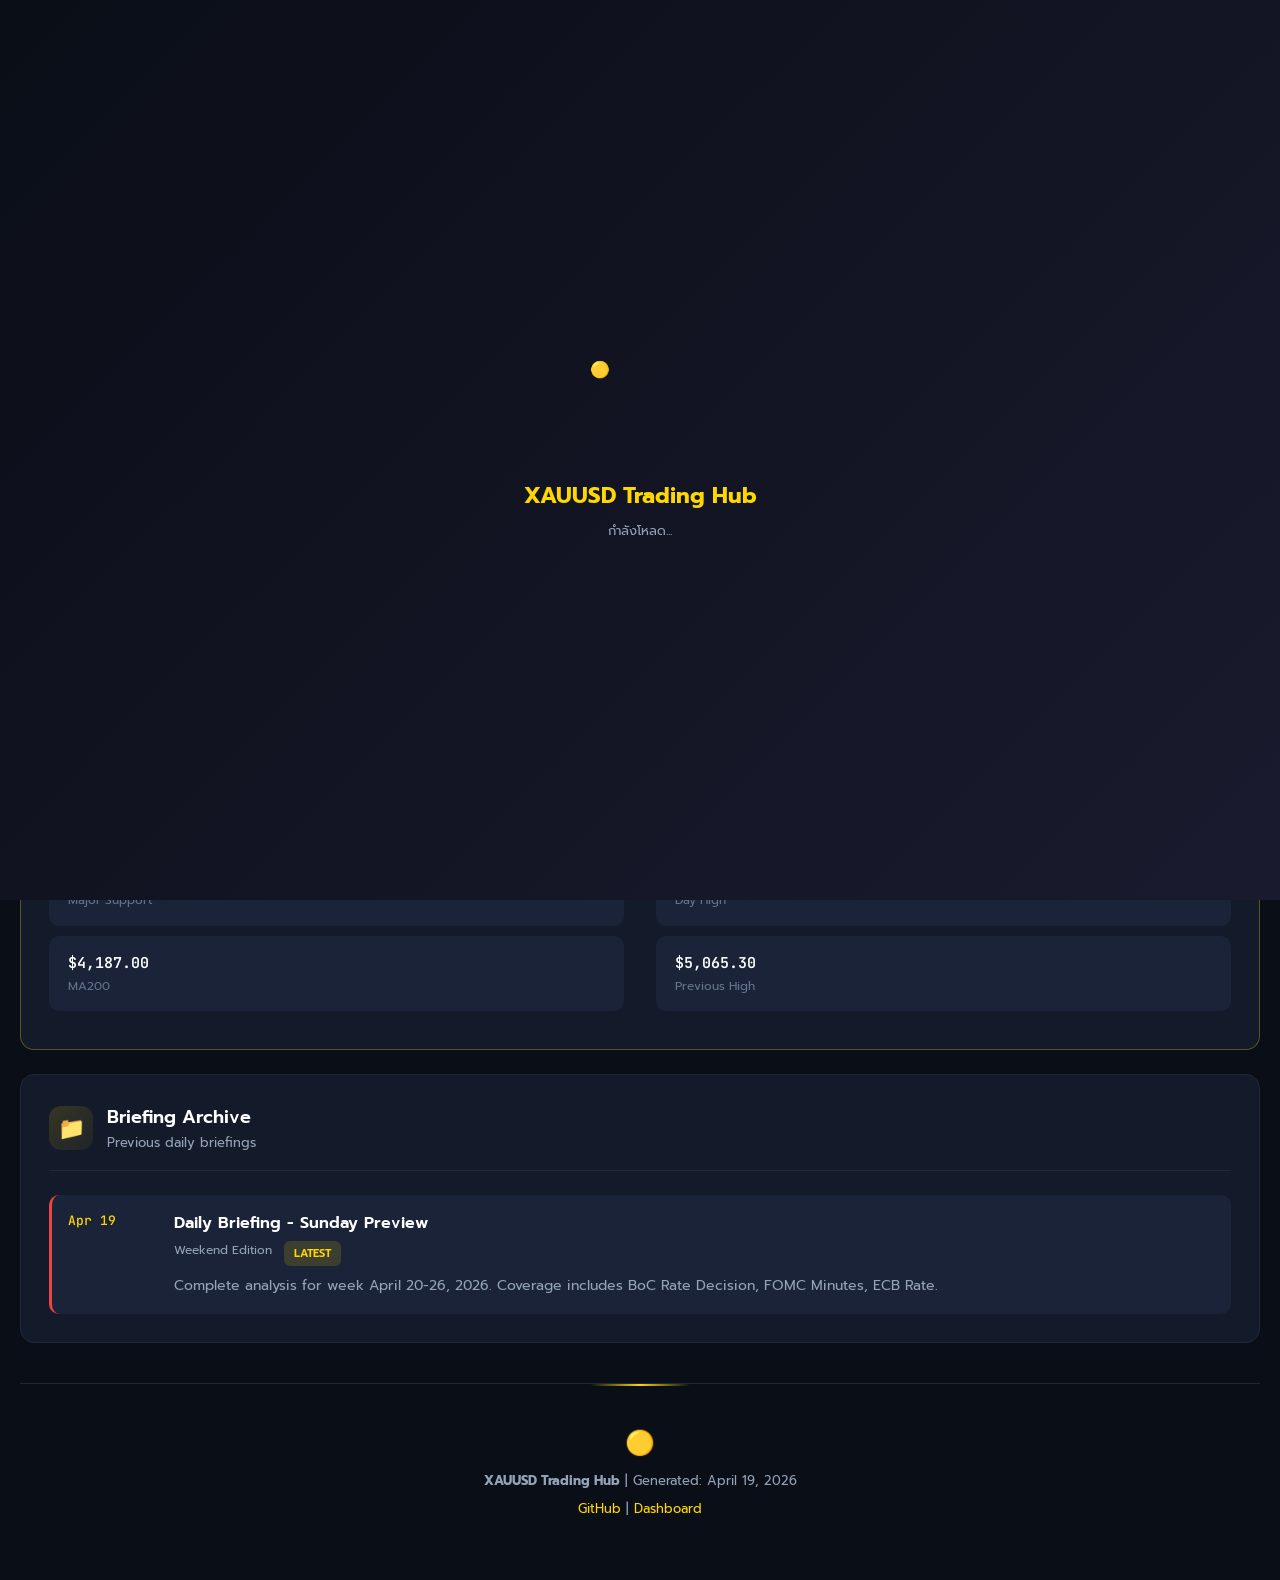
==== commit e1e5ef6a: "🎨 PWA Mobile App - Android install support with bottom nav - Add manifest.json for PWA installation " ====
--- a/daily-briefings.html
+++ b/daily-briefings.html
@@ -1,6 +1,15 @@
 <!DOCTYPE html>
 <html lang="th">
 <head>
+    <meta name="theme-color" content="#0a0e17">
+    <meta name="mobile-web-app-capable" content="yes">
+    <meta name="apple-mobile-web-app-capable" content="yes">
+    <meta name="apple-mobile-web-app-status-bar-style" content="black-translucent">
+    <meta name="apple-mobile-web-app-title" content="ทองคำ Trading">
+    <meta name="application-name" content="XAUUSD Trading Hub">
+    <meta name="msapplication-TileColor" content="#0a0e17">
+    <link rel="manifest" href="manifest.json">
+    <link rel="apple-touch-icon" href="pwa/icon-192x192.png">
     <meta charset="UTF-8">
     <meta name="viewport" content="width=device-width, initial-scale=1.0">
     <title>📰 Daily Briefings - XAUUSD Trading Hub</title>
@@ -171,5 +180,22 @@
             </p>
         </footer>
     </div>
+    <script src="assets/js/pwa.js" defer></script>
+    <!-- Install Banner -->
+    <div id="install-banner" class="install-banner">
+        <div class="install-banner-text">
+            <div class="install-banner-title">📱 ติดตั้งแอปบนมือถือ</div>
+            <div class="install-banner-sub">เข้าถึงเร็วขึ้น ใช้แบบ Offline ได้</div>
+        </div>
+        <button id="install-btn" class="install-banner-btn">ติดตั้ง</button>
+        <button id="install-close" class="install-banner-close">✕</button>
+    </div>
+
+    <!-- Splash Screen -->
+    <div id="splash-screen" class="splash-screen">
+        <div class="splash-icon">🟡</div>
+        <div class="splash-title">XAUUSD Trading Hub</div>
+        <div class="splash-subtitle">กำลังโหลด...</div>
+    </div>
 </body>
 </html>
--- a/assets/css/style.css
+++ b/assets/css/style.css
@@ -1656,3 +1656,455 @@
         transition-duration: 0.01ms !important;
     }
 }
+
+/* ================================================
+   MOBILE-FIRST PWA STYLES
+   Android App-like Experience
+   ================================================ */
+
+/* Safe area for notched phones */
+@supports (padding: env(safe-area-inset-top)) {
+    :root {
+        --safe-area-top: env(safe-area-inset-top);
+        --safe-area-bottom: env(safe-area-inset-bottom);
+        --safe-area-left: env(safe-area-inset-left);
+        --safe-area-right: env(safe-area-inset-right);
+    }
+    
+    body {
+        padding-top: env(safe-area-inset-top);
+        padding-left: env(safe-area-inset-left);
+        padding-right: env(safe-area-inset-right);
+    }
+}
+
+/* Mobile viewport */
+@media screen and (max-width: 768px) {
+    :root {
+        --mobile-nav-height: 70px;
+    }
+    
+    body {
+        padding-bottom: calc(var(--mobile-nav-height) + env(safe-area-inset-bottom, 0px));
+        -webkit-tap-highlight-color: transparent;
+        -webkit-touch-callout: none;
+        overscroll-behavior-y: contain;
+    }
+    
+    /* App-like header */
+    .header {
+        position: sticky;
+        top: 0;
+        z-index: 100;
+        backdrop-filter: blur(20px);
+        -webkit-backdrop-filter: blur(20px);
+        background: rgba(10, 14, 23, 0.85) !important;
+        border-radius: 0;
+        margin: -20px -20px 16px -20px;
+        padding: 16px 20px;
+        border-bottom: 1px solid var(--border);
+    }
+    
+    .header-top {
+        flex-direction: row;
+        align-items: center;
+        gap: 12px;
+    }
+    
+    .logo {
+        flex: 1;
+    }
+    
+    .logo-icon {
+        width: 40px;
+        height: 40px;
+        font-size: 20px;
+    }
+    
+    .logo-text h1 {
+        font-size: 16px !important;
+    }
+    
+    .logo-text p {
+        font-size: 11px !important;
+    }
+    
+    .header-badge {
+        flex-shrink: 0;
+    }
+    
+    .badge {
+        font-size: 10px;
+        padding: 4px 8px;
+    }
+    
+    /* Hide desktop nav, show mobile bottom nav */
+    .nav {
+        display: none !important;
+    }
+    
+    /* Bottom Navigation Bar - iOS/Android style */
+    .bottom-nav {
+        display: flex !important;
+        position: fixed;
+        bottom: 0;
+        left: 0;
+        right: 0;
+        height: var(--mobile-nav-height);
+        background: rgba(19, 26, 42, 0.95);
+        backdrop-filter: blur(20px);
+        -webkit-backdrop-filter: blur(20px);
+        z-index: 1000;
+        padding-bottom: env(safe-area-inset-bottom, 0px);
+        border-top: 1px solid var(--border);
+        box-shadow: 0 -4px 20px rgba(0, 0, 0, 0.4);
+    }
+    
+    .bottom-nav a {
+        flex: 1;
+        display: flex;
+        flex-direction: column;
+        align-items: center;
+        justify-content: center;
+        text-decoration: none;
+        color: var(--text-muted);
+        font-size: 10px;
+        gap: 4px;
+        transition: all 0.2s ease;
+        padding: 8px 0;
+        position: relative;
+        -webkit-tap-highlight-color: transparent;
+    }
+    
+    .bottom-nav a:active {
+        transform: scale(0.92);
+    }
+    
+    .bottom-nav a.active {
+        color: var(--gold);
+    }
+    
+    .bottom-nav a.active::before {
+        content: '';
+        position: absolute;
+        top: 0;
+        left: 50%;
+        transform: translateX(-50%);
+        width: 40px;
+        height: 3px;
+        background: var(--gold);
+        border-radius: 0 0 4px 4px;
+    }
+    
+    .bottom-nav .nav-icon {
+        font-size: 22px;
+        line-height: 1;
+    }
+    
+    .bottom-nav .nav-text {
+        font-size: 10px;
+        font-weight: 500;
+    }
+    
+    /* Active indicator dot */
+    .bottom-nav a.active .nav-icon {
+        transform: scale(1.1);
+    }
+    
+    /* Content padding for bottom nav */
+    .container {
+        padding-bottom: calc(var(--mobile-nav-height) + 20px);
+    }
+    
+    /* Cards mobile optimization */
+    .news-card,
+    .scenario-item,
+    .market-summary-card {
+        margin-bottom: 12px;
+        border-radius: 14px;
+        padding: 14px;
+    }
+    
+    .news-title {
+        font-size: 13px;
+        line-height: 1.4;
+    }
+    
+    .news-summary {
+        font-size: 12px;
+        line-height: 1.4;
+        -webkit-line-clamp: 2;
+    }
+    
+    .section-title {
+        font-size: 15px;
+    }
+    
+    .section-subtitle {
+        font-size: 11px;
+    }
+    
+    /* Market price cards - compact mobile */
+    .price-main {
+        font-size: 28px !important;
+    }
+    
+    .price-change {
+        font-size: 13px !important;
+    }
+    
+    /* API status bar compact */
+    .api-status-bar {
+        font-size: 10px;
+        padding: 10px 12px;
+        gap: 8px;
+        flex-wrap: nowrap;
+        overflow-x: auto;
+        -webkit-overflow-scrolling: touch;
+    }
+    
+    .api-status-label {
+        white-space: nowrap;
+    }
+    
+    /* Filter tabs scrollable */
+    .filter-tabs {
+        gap: 6px;
+        overflow-x: auto;
+        -webkit-overflow-scrolling: touch;
+        scroll-snap-type: x mandatory;
+        padding-bottom: 4px;
+    }
+    
+    .filter-tab {
+        flex-shrink: 0;
+        font-size: 11px;
+        padding: 8px 14px;
+        scroll-snap-align: start;
+    }
+    
+    /* Scenario grid 1 column on mobile */
+    .scenario-grid {
+        grid-template-columns: 1fr;
+        gap: 12px;
+    }
+    
+    /* News grid 1 column */
+    .news-grid {
+        grid-template-columns: 1fr;
+        gap: 12px;
+    }
+    
+    /* Economic events compact */
+    .event-time {
+        font-size: 11px;
+        min-width: 45px;
+    }
+    
+    .event-content h3 {
+        font-size: 12px;
+    }
+    
+    /* Swipe to refresh indicator */
+    .update-badge {
+        font-size: 10px;
+        padding: 6px 12px;
+    }
+    
+    /* Pull to refresh */
+    .pull-refresh {
+        display: flex;
+        align-items: center;
+        justify-content: center;
+        padding: 12px;
+        color: var(--gold);
+        font-size: 12px;
+        gap: 8px;
+    }
+    
+    /* Card press effect */
+    .news-card:active {
+        transform: scale(0.98);
+        background: var(--bg-card-hover);
+    }
+    
+    /* Loading shimmer for mobile */
+    @keyframes shimmer {
+        0% { background-position: -200% 0; }
+        100% { background-position: 200% 0; }
+    }
+    
+    .skeleton {
+        background: linear-gradient(
+            90deg,
+            var(--bg-card) 25%,
+            var(--bg-card-hover) 50%,
+            var(--bg-card) 75%
+        );
+        background-size: 200% 100%;
+        animation: shimmer 1.5s infinite;
+        border-radius: 8px;
+    }
+}
+
+/* Extra small screens */
+@media screen and (max-width: 400px) {
+    .logo-text h1 {
+        font-size: 14px !important;
+    }
+    
+    .bottom-nav .nav-icon {
+        font-size: 20px;
+    }
+    
+    .bottom-nav .nav-text {
+        font-size: 9px;
+    }
+}
+
+/* Landscape phone */
+@media screen and (max-width: 768px) and (orientation: landscape) {
+    :root {
+        --mobile-nav-height: 56px;
+    }
+    
+    .bottom-nav a {
+        font-size: 9px;
+    }
+    
+    .bottom-nav .nav-icon {
+        font-size: 18px;
+    }
+}
+
+/* Install prompt banner */
+.install-banner {
+    position: fixed;
+    bottom: var(--mobile-nav-height);
+    left: 0;
+    right: 0;
+    background: linear-gradient(135deg, var(--gold-dark), var(--gold));
+    color: #000;
+    padding: 12px 20px;
+    display: flex;
+    align-items: center;
+    justify-content: space-between;
+    gap: 12px;
+    z-index: 999;
+    box-shadow: 0 -4px 20px rgba(255, 215, 0, 0.3);
+    transform: translateY(100%);
+    transition: transform 0.3s ease;
+}
+
+.install-banner.show {
+    transform: translateY(0);
+}
+
+.install-banner-text {
+    flex: 1;
+}
+
+.install-banner-title {
+    font-weight: 600;
+    font-size: 13px;
+}
+
+.install-banner-sub {
+    font-size: 11px;
+    opacity: 0.8;
+}
+
+.install-banner-btn {
+    background: #000;
+    color: var(--gold);
+    border: none;
+    padding: 8px 16px;
+    border-radius: 20px;
+    font-size: 12px;
+    font-weight: 600;
+    cursor: pointer;
+    white-space: nowrap;
+}
+
+.install-banner-close {
+    background: rgba(0,0,0,0.2);
+    border: none;
+    width: 28px;
+    height: 28px;
+    border-radius: 50%;
+    color: #000;
+    cursor: pointer;
+    font-size: 16px;
+}
+
+/* Splash screen overlay */
+.splash-screen {
+    position: fixed;
+    inset: 0;
+    background: linear-gradient(135deg, #0a0e17 0%, #1a1a2e 100%);
+    display: flex;
+    flex-direction: column;
+    align-items: center;
+    justify-content: center;
+    z-index: 9999;
+    transition: opacity 0.5s ease, visibility 0.5s ease;
+}
+
+.splash-screen.hide {
+    opacity: 0;
+    visibility: hidden;
+    pointer-events: none;
+}
+
+.splash-icon {
+    width: 100px;
+    height: 100px;
+    margin-bottom: 20px;
+    animation: pulse 2s infinite;
+}
+
+@keyframes pulse {
+    0%, 100% { transform: scale(1); opacity: 1; }
+    50% { transform: scale(1.05); opacity: 0.8; }
+}
+
+.splash-title {
+    font-size: 22px;
+    font-weight: 700;
+    color: var(--gold);
+    margin-bottom: 8px;
+}
+
+.splash-subtitle {
+    font-size: 13px;
+    color: var(--text-secondary);
+}
+
+/* Status bar style for Android */
+@media screen and (max-width: 768px) {
+    meta[name="theme-color"] {
+        background: #0a0e17 !important;
+    }
+    
+    /* Smooth scrolling momentum */
+    * {
+        -webkit-overflow-scrolling: touch;
+    }
+    
+    /* Hide scrollbar but keep functionality */
+    ::-webkit-scrollbar {
+        display: none;
+    }
+    
+    /* Status bar area */
+    .status-bar-area {
+        display: block;
+        position: fixed;
+        top: 0;
+        left: 0;
+        right: 0;
+        height: env(safe-area-inset-top, 0px);
+        background: rgba(10, 14, 23, 0.9);
+        z-index: 1001;
+    }
+}
